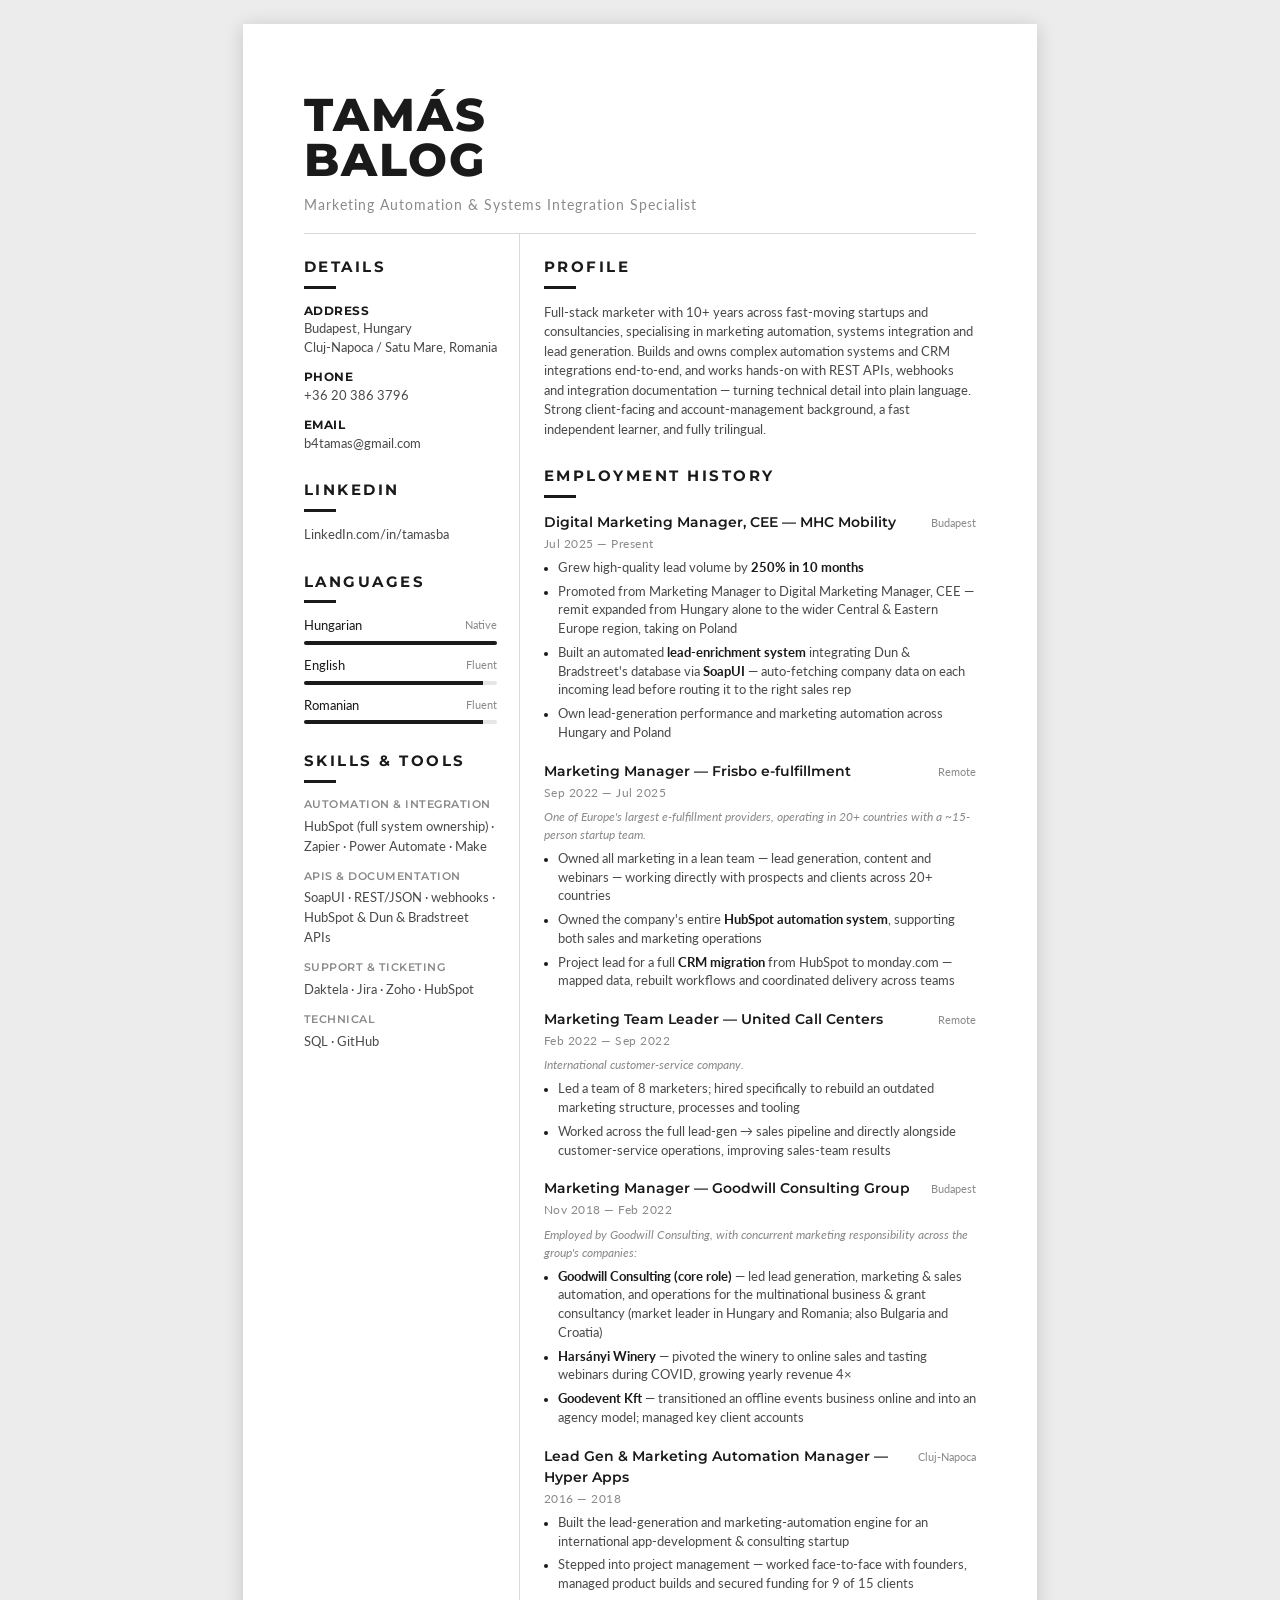
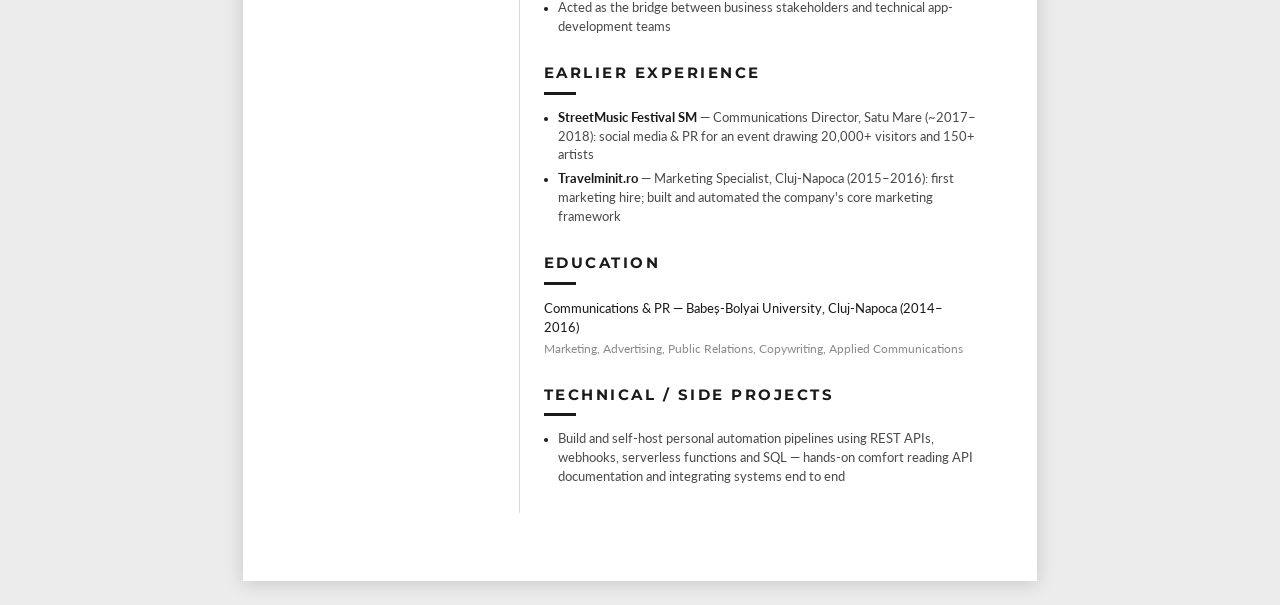
==== resume/index.html @ 9bafc9f8 "Add tailored resume (Taurus application)" ====
<!DOCTYPE html>
<html lang="en">
<head>
<meta charset="UTF-8">
<meta name="viewport" content="width=device-width, initial-scale=1.0">
<title>Tamás Balog — Resume</title>
<link rel="preconnect" href="https://fonts.googleapis.com">
<link rel="preconnect" href="https://fonts.gstatic.com" crossorigin>
<link href="https://fonts.googleapis.com/css2?family=Montserrat:wght@500;600;700;800&family=Lato:wght@400;700&display=swap" rel="stylesheet">
<style>
  :root{
    --ink:#1a1a1a;
    --body:#4a4a4a;
    --meta:#8a8a8a;
    --rule:#d9d9d9;
    --bar-track:#e6e6e6;
  }
  *{box-sizing:border-box;margin:0;padding:0;}
  html,body{background:#ececec;}
  body{
    font-family:'Lato',Arial,sans-serif;
    color:var(--body);
    font-size:13px;
    line-height:1.5;
    padding:24px 0;
  }
  .sheet{
    width:210mm;
    min-height:297mm;
    margin:0 auto;
    background:#fff;
    padding:18mm 16mm;
    box-shadow:0 2px 18px rgba(0,0,0,.16);
  }

  /* ---- Header ---- */
  .name{
    font-family:'Montserrat',sans-serif;
    font-weight:800;
    text-transform:uppercase;
    color:var(--ink);
    font-size:46px;
    line-height:.98;
    letter-spacing:2px;
  }
  .subtitle{
    margin-top:12px;
    color:var(--meta);
    font-size:14px;
    letter-spacing:1px;
  }
  .header-rule{
    border:0;
    border-top:1px solid var(--rule);
    margin:18px 0 0;
  }

  /* ---- Two-column layout ---- */
  .cols{
    display:grid;
    grid-template-columns:32% 68%;
  }
  .side{ padding:22px 22px 0 0; }
  .main{ padding:22px 0 0 24px; border-left:1px solid var(--rule); }

  /* ---- Section titles ---- */
  .sec{
    font-family:'Montserrat',sans-serif;
    font-weight:700;
    text-transform:uppercase;
    letter-spacing:2.5px;
    color:var(--ink);
    font-size:15px;
    margin-bottom:14px;
  }
  .sec::after{
    content:"";
    display:block;
    width:32px;height:3px;
    background:var(--ink);
    margin-top:7px;
  }
  .block{ margin-bottom:26px; }

  /* ---- Sidebar details ---- */
  .d-label{
    font-family:'Montserrat',sans-serif;
    font-weight:700;
    text-transform:uppercase;
    letter-spacing:.5px;
    color:var(--ink);
    font-size:11.5px;
    margin-top:12px;
  }
  .d-label:first-child{ margin-top:0; }
  .d-val{ font-size:12.5px; color:var(--body); }
  a{ color:var(--body); text-decoration:none; word-break:break-word; }

  /* languages */
  .lang{ margin-bottom:12px; }
  .lang-name{ font-size:12.5px; color:var(--ink); margin-bottom:5px; display:flex; justify-content:space-between; }
  .lang-name span{ color:var(--meta); font-size:11px; }
  .bar{ height:4px; background:var(--bar-track); border-radius:2px; overflow:hidden; }
  .bar > i{ display:block; height:100%; background:var(--ink); }

  /* skills */
  .skill-group{ margin-bottom:12px; }
  .skill-cat{
    font-family:'Montserrat',sans-serif; font-weight:600;
    text-transform:uppercase; letter-spacing:.5px; font-size:10.5px;
    color:var(--meta); margin-bottom:4px;
  }
  .skill-list{ font-size:12.5px; color:var(--body); line-height:1.6; }

  /* ---- Main column ---- */
  .profile{ font-size:13px; color:var(--body); }

  .job{ margin-bottom:18px; }
  .job:last-child{ margin-bottom:0; }
  .job-head{ display:flex; justify-content:space-between; align-items:baseline; gap:12px; }
  .job-title{ font-family:'Montserrat',sans-serif; font-weight:600; font-size:14px; color:var(--ink); }
  .job-loc{ color:var(--meta); font-size:11px; white-space:nowrap; }
  .job-date{ color:var(--meta); font-size:11.5px; letter-spacing:.5px; margin:2px 0 7px; }
  .job-context{ font-size:12px; color:var(--meta); font-style:italic; margin-bottom:6px; }
  ul.points{ list-style:none; }
  ul.points li{ position:relative; padding-left:14px; margin-bottom:5px; font-size:12.5px; color:var(--body); }
  ul.points li::before{ content:""; position:absolute; left:0; top:8px; width:4px; height:4px; background:var(--ink); border-radius:50%; }
  strong{ color:var(--ink); font-weight:700; }

  .edu-line{ font-size:13px; color:var(--ink); }
  .edu-sub{ font-size:12px; color:var(--meta); margin-top:2px; }

  /* ---- Print ---- */
  @media print{
    html,body{ background:#fff; padding:0; }
    .sheet{ width:auto; min-height:0; margin:0; padding:0; box-shadow:none; }
    @page{ size:A4; margin:14mm; }
    .job, .block, .lang{ break-inside:avoid; }
    .sec{ break-after:avoid; }
    a{ color:var(--body); }
  }
</style>
</head>
<body>
<div class="sheet">

  <!-- Header -->
  <div class="name">Tamás<br>Balog</div>
  <div class="subtitle">Marketing Automation &amp; Systems Integration Specialist</div>
  <hr class="header-rule">

  <div class="cols">
    <!-- ============ SIDEBAR ============ -->
    <aside class="side">

      <div class="block">
        <div class="sec">Details</div>
        <div class="d-label">Address</div>
        <div class="d-val">Budapest, Hungary<br>Cluj-Napoca / Satu Mare, Romania</div>
        <div class="d-label">Phone</div>
        <div class="d-val">+36 20 386 3796</div>
        <div class="d-label">Email</div>
        <div class="d-val"><a href="mailto:b4tamas@gmail.com">b4tamas@gmail.com</a></div>
      </div>

      <div class="block">
        <div class="sec">LinkedIn</div>
        <div class="d-val"><a href="https://linkedin.com/in/tamasba">LinkedIn.com/in/tamasba</a></div>
      </div>

      <div class="block">
        <div class="sec">Languages</div>
        <div class="lang">
          <div class="lang-name">Hungarian <span>Native</span></div>
          <div class="bar"><i style="width:100%"></i></div>
        </div>
        <div class="lang">
          <div class="lang-name">English <span>Fluent</span></div>
          <div class="bar"><i style="width:93%"></i></div>
        </div>
        <div class="lang">
          <div class="lang-name">Romanian <span>Fluent</span></div>
          <div class="bar"><i style="width:93%"></i></div>
        </div>
      </div>

      <div class="block">
        <div class="sec">Skills &amp; Tools</div>
        <div class="skill-group">
          <div class="skill-cat">Automation &amp; Integration</div>
          <div class="skill-list">HubSpot (full system ownership) · Zapier · Power Automate · Make</div>
        </div>
        <div class="skill-group">
          <div class="skill-cat">APIs &amp; Documentation</div>
          <div class="skill-list">SoapUI · REST/JSON · webhooks · HubSpot &amp; Dun &amp; Bradstreet APIs</div>
        </div>
        <div class="skill-group">
          <div class="skill-cat">Support &amp; Ticketing</div>
          <div class="skill-list">Daktela · Jira · Zoho · HubSpot</div>
        </div>
        <div class="skill-group">
          <div class="skill-cat">Technical</div>
          <div class="skill-list">SQL · GitHub</div>
        </div>
      </div>

    </aside>

    <!-- ============ MAIN ============ -->
    <main class="main">

      <div class="block">
        <div class="sec">Profile</div>
        <p class="profile">Full-stack marketer with 10+ years across fast-moving startups and consultancies, specialising in marketing automation, systems integration and lead generation. Builds and owns complex automation systems and CRM integrations end-to-end, and works hands-on with REST APIs, webhooks and integration documentation — turning technical detail into plain language. Strong client-facing and account-management background, a fast independent learner, and fully trilingual.</p>
      </div>

      <div class="block">
        <div class="sec">Employment History</div>

        <div class="job">
          <div class="job-head"><div class="job-title">Digital Marketing Manager, CEE — MHC Mobility</div><div class="job-loc">Budapest</div></div>
          <div class="job-date">Jul 2025 — Present</div>
          <ul class="points">
            <li>Grew high-quality lead volume by <strong>250% in 10 months</strong></li>
            <li>Promoted from Marketing Manager to Digital Marketing Manager, CEE — remit expanded from Hungary alone to the wider Central &amp; Eastern Europe region, taking on Poland</li>
            <li>Built an automated <strong>lead-enrichment system</strong> integrating Dun &amp; Bradstreet's database via <strong>SoapUI</strong> — auto-fetching company data on each incoming lead before routing it to the right sales rep</li>
            <li>Own lead-generation performance and marketing automation across Hungary and Poland</li>
          </ul>
        </div>

        <div class="job">
          <div class="job-head"><div class="job-title">Marketing Manager — Frisbo e-fulfillment</div><div class="job-loc">Remote</div></div>
          <div class="job-date">Sep 2022 — Jul 2025</div>
          <div class="job-context">One of Europe's largest e-fulfillment providers, operating in 20+ countries with a ~15-person startup team.</div>
          <ul class="points">
            <li>Owned all marketing in a lean team — lead generation, content and webinars — working directly with prospects and clients across 20+ countries</li>
            <li>Owned the company's entire <strong>HubSpot automation system</strong>, supporting both sales and marketing operations</li>
            <li>Project lead for a full <strong>CRM migration</strong> from HubSpot to monday.com — mapped data, rebuilt workflows and coordinated delivery across teams</li>
          </ul>
        </div>

        <div class="job">
          <div class="job-head"><div class="job-title">Marketing Team Leader — United Call Centers</div><div class="job-loc">Remote</div></div>
          <div class="job-date">Feb 2022 — Sep 2022</div>
          <div class="job-context">International customer-service company.</div>
          <ul class="points">
            <li>Led a team of 8 marketers; hired specifically to rebuild an outdated marketing structure, processes and tooling</li>
            <li>Worked across the full lead-gen → sales pipeline and directly alongside customer-service operations, improving sales-team results</li>
          </ul>
        </div>

        <div class="job">
          <div class="job-head"><div class="job-title">Marketing Manager — Goodwill Consulting Group</div><div class="job-loc">Budapest</div></div>
          <div class="job-date">Nov 2018 — Feb 2022</div>
          <div class="job-context">Employed by Goodwill Consulting, with concurrent marketing responsibility across the group's companies:</div>
          <ul class="points">
            <li><strong>Goodwill Consulting (core role)</strong> — led lead generation, marketing &amp; sales automation, and operations for the multinational business &amp; grant consultancy (market leader in Hungary and Romania; also Bulgaria and Croatia)</li>
            <li><strong>Harsányi Winery</strong> — pivoted the winery to online sales and tasting webinars during COVID, growing yearly revenue 4×</li>
            <li><strong>Goodevent Kft</strong> — transitioned an offline events business online and into an agency model; managed key client accounts</li>
          </ul>
        </div>

        <div class="job">
          <div class="job-head"><div class="job-title">Lead Gen &amp; Marketing Automation Manager — Hyper Apps</div><div class="job-loc">Cluj-Napoca</div></div>
          <div class="job-date">2016 — 2018</div>
          <ul class="points">
            <li>Built the lead-generation and marketing-automation engine for an international app-development &amp; consulting startup</li>
            <li>Stepped into project management — worked face-to-face with founders, managed product builds and secured funding for 9 of 15 clients</li>
            <li>Acted as the bridge between business stakeholders and technical app-development teams</li>
          </ul>
        </div>
      </div>

      <div class="block">
        <div class="sec">Earlier Experience</div>
        <ul class="points">
          <li><strong>StreetMusic Festival SM</strong> — Communications Director, Satu Mare (~2017–2018): social media &amp; PR for an event drawing 20,000+ visitors and 150+ artists</li>
          <li><strong>Travelminit.ro</strong> — Marketing Specialist, Cluj-Napoca (2015–2016): first marketing hire; built and automated the company's core marketing framework</li>
        </ul>
      </div>

      <div class="block">
        <div class="sec">Education</div>
        <div class="edu-line">Communications &amp; PR — Babeș-Bolyai University, Cluj-Napoca (2014–2016)</div>
        <div class="edu-sub">Marketing, Advertising, Public Relations, Copywriting, Applied Communications</div>
      </div>

      <div class="block">
        <div class="sec">Technical / Side Projects</div>
        <ul class="points">
          <li>Build and self-host personal automation pipelines using REST APIs, webhooks, serverless functions and SQL — hands-on comfort reading API documentation and integrating systems end to end</li>
        </ul>
      </div>

    </main>
  </div>
</div>
</body>
</html>
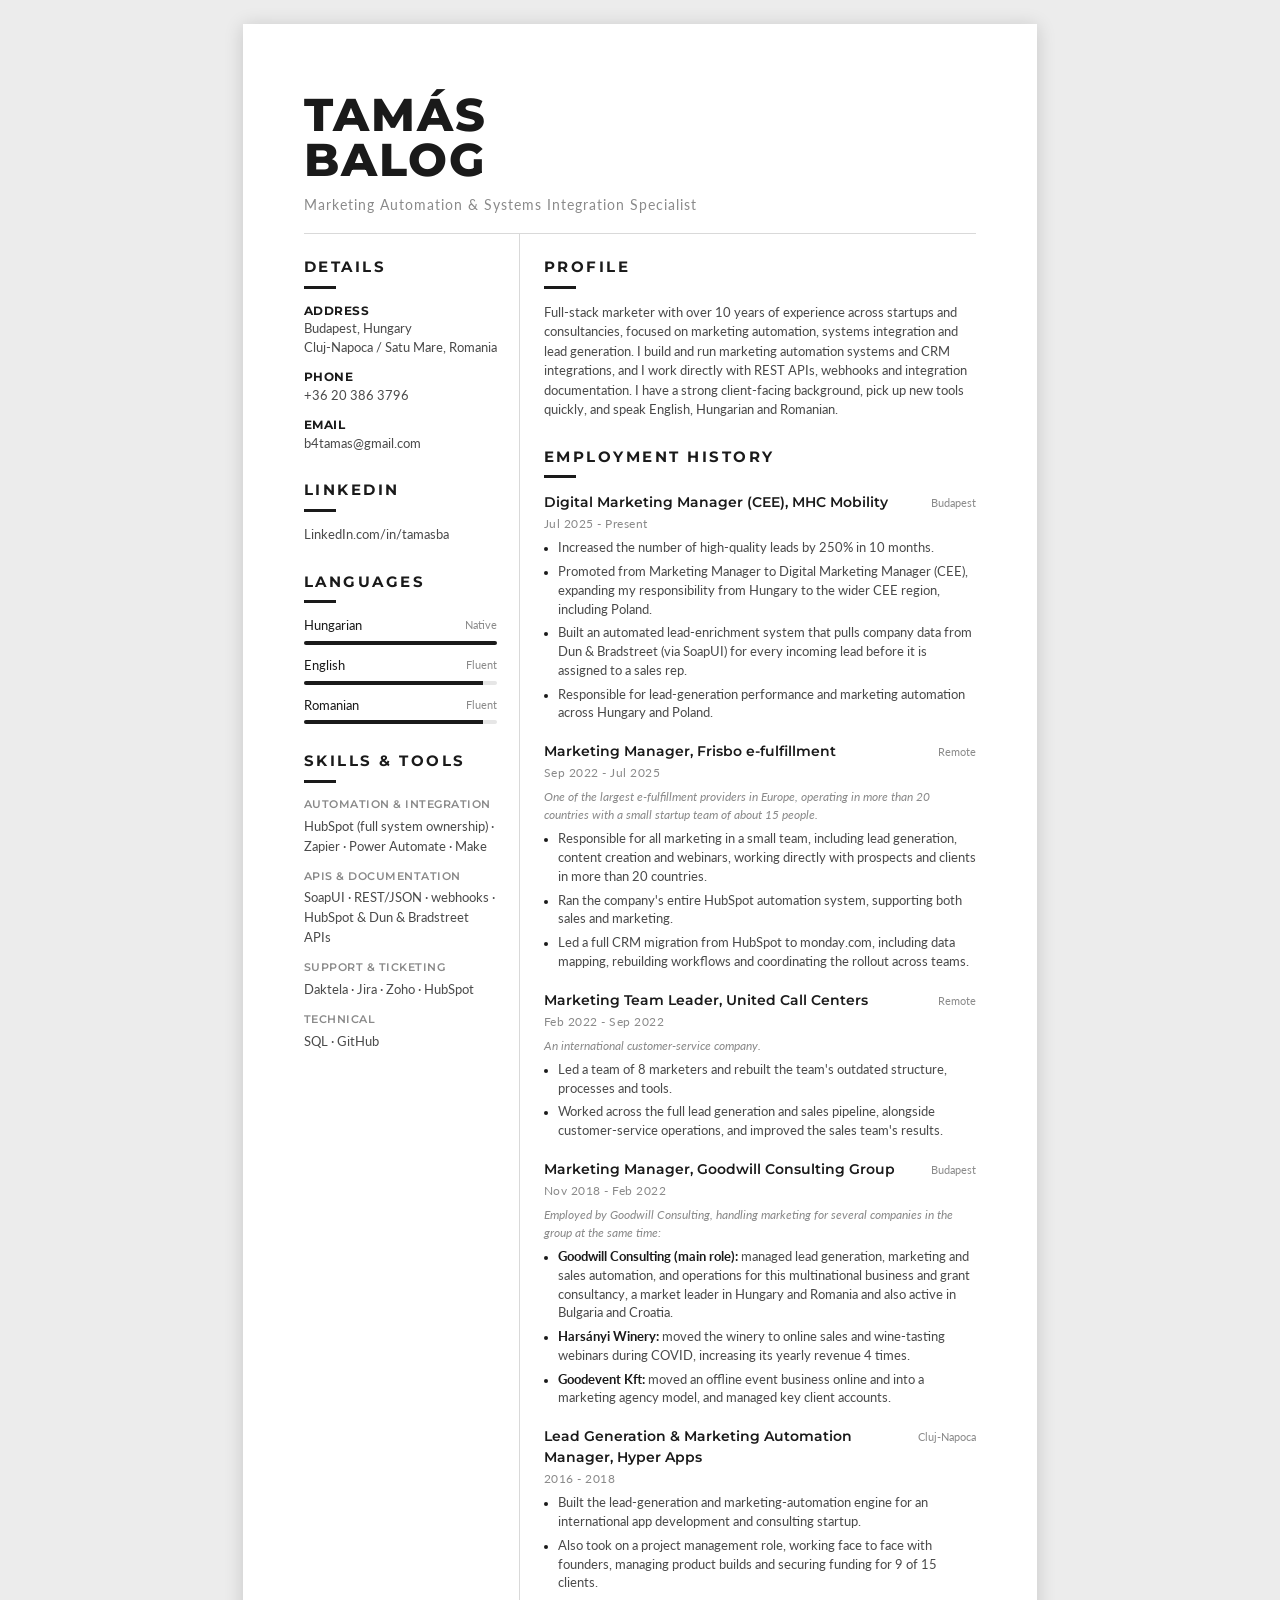
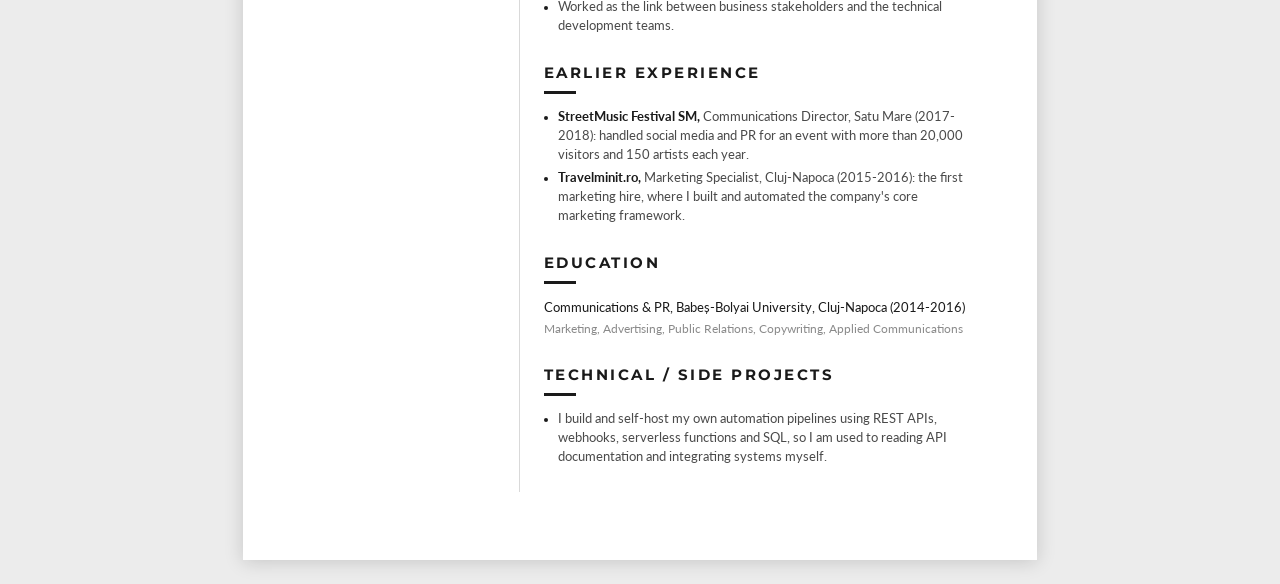
==== commit 96db9266: "Rewrite resume in plain hand-written voice, remove em dashes" ====
--- a/resume/index.html
+++ b/resume/index.html
@@ -3,7 +3,7 @@
 <head>
 <meta charset="UTF-8">
 <meta name="viewport" content="width=device-width, initial-scale=1.0">
-<title>Tamás Balog — Resume</title>
+<title>Tamás Balog - Resume</title>
 <link rel="preconnect" href="https://fonts.googleapis.com">
 <link rel="preconnect" href="https://fonts.gstatic.com" crossorigin>
 <link href="https://fonts.googleapis.com/css2?family=Montserrat:wght@500;600;700;800&family=Lato:wght@400;700&display=swap" rel="stylesheet">
@@ -32,8 +32,6 @@
     padding:18mm 16mm;
     box-shadow:0 2px 18px rgba(0,0,0,.16);
   }
-
-  /* ---- Header ---- */
   .name{
     font-family:'Montserrat',sans-serif;
     font-weight:800;
@@ -54,16 +52,12 @@
     border-top:1px solid var(--rule);
     margin:18px 0 0;
   }
-
-  /* ---- Two-column layout ---- */
   .cols{
     display:grid;
     grid-template-columns:32% 68%;
   }
   .side{ padding:22px 22px 0 0; }
   .main{ padding:22px 0 0 24px; border-left:1px solid var(--rule); }
-
-  /* ---- Section titles ---- */
   .sec{
     font-family:'Montserrat',sans-serif;
     font-weight:700;
@@ -81,8 +75,6 @@
     margin-top:7px;
   }
   .block{ margin-bottom:26px; }
-
-  /* ---- Sidebar details ---- */
   .d-label{
     font-family:'Montserrat',sans-serif;
     font-weight:700;
@@ -95,15 +87,11 @@
   .d-label:first-child{ margin-top:0; }
   .d-val{ font-size:12.5px; color:var(--body); }
   a{ color:var(--body); text-decoration:none; word-break:break-word; }
-
-  /* languages */
   .lang{ margin-bottom:12px; }
   .lang-name{ font-size:12.5px; color:var(--ink); margin-bottom:5px; display:flex; justify-content:space-between; }
   .lang-name span{ color:var(--meta); font-size:11px; }
   .bar{ height:4px; background:var(--bar-track); border-radius:2px; overflow:hidden; }
   .bar > i{ display:block; height:100%; background:var(--ink); }
-
-  /* skills */
   .skill-group{ margin-bottom:12px; }
   .skill-cat{
     font-family:'Montserrat',sans-serif; font-weight:600;
@@ -111,10 +99,7 @@
     color:var(--meta); margin-bottom:4px;
   }
   .skill-list{ font-size:12.5px; color:var(--body); line-height:1.6; }
-
-  /* ---- Main column ---- */
   .profile{ font-size:13px; color:var(--body); }
-
   .job{ margin-bottom:18px; }
   .job:last-child{ margin-bottom:0; }
   .job-head{ display:flex; justify-content:space-between; align-items:baseline; gap:12px; }
@@ -126,17 +111,13 @@
   ul.points li{ position:relative; padding-left:14px; margin-bottom:5px; font-size:12.5px; color:var(--body); }
   ul.points li::before{ content:""; position:absolute; left:0; top:8px; width:4px; height:4px; background:var(--ink); border-radius:50%; }
   strong{ color:var(--ink); font-weight:700; }
-
   .edu-line{ font-size:13px; color:var(--ink); }
   .edu-sub{ font-size:12px; color:var(--meta); margin-top:2px; }
-
-  /* ---- Print ---- */
   @media print{
     html,body{ background:#fff; padding:0; }
     .sheet{ width:auto; min-height:0; margin:0; padding:0; box-shadow:none; }
-    @page{ size:A4; margin:14mm; }
-    .job, .block, .lang{ break-inside:avoid; }
-    .sec{ break-after:avoid; }
+    @page{ margin:14mm; }
+    .job{ break-inside:avoid; }
     a{ color:var(--body); }
   }
 </style>
@@ -144,13 +125,11 @@
 <body>
 <div class="sheet">
 
-  <!-- Header -->
   <div class="name">Tamás<br>Balog</div>
   <div class="subtitle">Marketing Automation &amp; Systems Integration Specialist</div>
   <hr class="header-rule">
 
   <div class="cols">
-    <!-- ============ SIDEBAR ============ -->
     <aside class="side">
 
       <div class="block">
@@ -206,67 +185,66 @@
 
     </aside>
 
-    <!-- ============ MAIN ============ -->
     <main class="main">
 
       <div class="block">
         <div class="sec">Profile</div>
-        <p class="profile">Full-stack marketer with 10+ years across fast-moving startups and consultancies, specialising in marketing automation, systems integration and lead generation. Builds and owns complex automation systems and CRM integrations end-to-end, and works hands-on with REST APIs, webhooks and integration documentation — turning technical detail into plain language. Strong client-facing and account-management background, a fast independent learner, and fully trilingual.</p>
+        <p class="profile">Full-stack marketer with over 10 years of experience across startups and consultancies, focused on marketing automation, systems integration and lead generation. I build and run marketing automation systems and CRM integrations, and I work directly with REST APIs, webhooks and integration documentation. I have a strong client-facing background, pick up new tools quickly, and speak English, Hungarian and Romanian.</p>
       </div>
 
       <div class="block">
         <div class="sec">Employment History</div>
 
         <div class="job">
-          <div class="job-head"><div class="job-title">Digital Marketing Manager, CEE — MHC Mobility</div><div class="job-loc">Budapest</div></div>
-          <div class="job-date">Jul 2025 — Present</div>
-          <ul class="points">
-            <li>Grew high-quality lead volume by <strong>250% in 10 months</strong></li>
-            <li>Promoted from Marketing Manager to Digital Marketing Manager, CEE — remit expanded from Hungary alone to the wider Central &amp; Eastern Europe region, taking on Poland</li>
-            <li>Built an automated <strong>lead-enrichment system</strong> integrating Dun &amp; Bradstreet's database via <strong>SoapUI</strong> — auto-fetching company data on each incoming lead before routing it to the right sales rep</li>
-            <li>Own lead-generation performance and marketing automation across Hungary and Poland</li>
-          </ul>
-        </div>
-
-        <div class="job">
-          <div class="job-head"><div class="job-title">Marketing Manager — Frisbo e-fulfillment</div><div class="job-loc">Remote</div></div>
-          <div class="job-date">Sep 2022 — Jul 2025</div>
-          <div class="job-context">One of Europe's largest e-fulfillment providers, operating in 20+ countries with a ~15-person startup team.</div>
-          <ul class="points">
-            <li>Owned all marketing in a lean team — lead generation, content and webinars — working directly with prospects and clients across 20+ countries</li>
-            <li>Owned the company's entire <strong>HubSpot automation system</strong>, supporting both sales and marketing operations</li>
-            <li>Project lead for a full <strong>CRM migration</strong> from HubSpot to monday.com — mapped data, rebuilt workflows and coordinated delivery across teams</li>
-          </ul>
-        </div>
-
-        <div class="job">
-          <div class="job-head"><div class="job-title">Marketing Team Leader — United Call Centers</div><div class="job-loc">Remote</div></div>
-          <div class="job-date">Feb 2022 — Sep 2022</div>
-          <div class="job-context">International customer-service company.</div>
-          <ul class="points">
-            <li>Led a team of 8 marketers; hired specifically to rebuild an outdated marketing structure, processes and tooling</li>
-            <li>Worked across the full lead-gen → sales pipeline and directly alongside customer-service operations, improving sales-team results</li>
-          </ul>
-        </div>
-
-        <div class="job">
-          <div class="job-head"><div class="job-title">Marketing Manager — Goodwill Consulting Group</div><div class="job-loc">Budapest</div></div>
-          <div class="job-date">Nov 2018 — Feb 2022</div>
-          <div class="job-context">Employed by Goodwill Consulting, with concurrent marketing responsibility across the group's companies:</div>
-          <ul class="points">
-            <li><strong>Goodwill Consulting (core role)</strong> — led lead generation, marketing &amp; sales automation, and operations for the multinational business &amp; grant consultancy (market leader in Hungary and Romania; also Bulgaria and Croatia)</li>
-            <li><strong>Harsányi Winery</strong> — pivoted the winery to online sales and tasting webinars during COVID, growing yearly revenue 4×</li>
-            <li><strong>Goodevent Kft</strong> — transitioned an offline events business online and into an agency model; managed key client accounts</li>
-          </ul>
-        </div>
-
-        <div class="job">
-          <div class="job-head"><div class="job-title">Lead Gen &amp; Marketing Automation Manager — Hyper Apps</div><div class="job-loc">Cluj-Napoca</div></div>
-          <div class="job-date">2016 — 2018</div>
-          <ul class="points">
-            <li>Built the lead-generation and marketing-automation engine for an international app-development &amp; consulting startup</li>
-            <li>Stepped into project management — worked face-to-face with founders, managed product builds and secured funding for 9 of 15 clients</li>
-            <li>Acted as the bridge between business stakeholders and technical app-development teams</li>
+          <div class="job-head"><div class="job-title">Digital Marketing Manager (CEE), MHC Mobility</div><div class="job-loc">Budapest</div></div>
+          <div class="job-date">Jul 2025 - Present</div>
+          <ul class="points">
+            <li>Increased the number of high-quality leads by 250% in 10 months.</li>
+            <li>Promoted from Marketing Manager to Digital Marketing Manager (CEE), expanding my responsibility from Hungary to the wider CEE region, including Poland.</li>
+            <li>Built an automated lead-enrichment system that pulls company data from Dun &amp; Bradstreet (via SoapUI) for every incoming lead before it is assigned to a sales rep.</li>
+            <li>Responsible for lead-generation performance and marketing automation across Hungary and Poland.</li>
+          </ul>
+        </div>
+
+        <div class="job">
+          <div class="job-head"><div class="job-title">Marketing Manager, Frisbo e-fulfillment</div><div class="job-loc">Remote</div></div>
+          <div class="job-date">Sep 2022 - Jul 2025</div>
+          <div class="job-context">One of the largest e-fulfillment providers in Europe, operating in more than 20 countries with a small startup team of about 15 people.</div>
+          <ul class="points">
+            <li>Responsible for all marketing in a small team, including lead generation, content creation and webinars, working directly with prospects and clients in more than 20 countries.</li>
+            <li>Ran the company's entire HubSpot automation system, supporting both sales and marketing.</li>
+            <li>Led a full CRM migration from HubSpot to monday.com, including data mapping, rebuilding workflows and coordinating the rollout across teams.</li>
+          </ul>
+        </div>
+
+        <div class="job">
+          <div class="job-head"><div class="job-title">Marketing Team Leader, United Call Centers</div><div class="job-loc">Remote</div></div>
+          <div class="job-date">Feb 2022 - Sep 2022</div>
+          <div class="job-context">An international customer-service company.</div>
+          <ul class="points">
+            <li>Led a team of 8 marketers and rebuilt the team's outdated structure, processes and tools.</li>
+            <li>Worked across the full lead generation and sales pipeline, alongside customer-service operations, and improved the sales team's results.</li>
+          </ul>
+        </div>
+
+        <div class="job">
+          <div class="job-head"><div class="job-title">Marketing Manager, Goodwill Consulting Group</div><div class="job-loc">Budapest</div></div>
+          <div class="job-date">Nov 2018 - Feb 2022</div>
+          <div class="job-context">Employed by Goodwill Consulting, handling marketing for several companies in the group at the same time:</div>
+          <ul class="points">
+            <li><strong>Goodwill Consulting (main role):</strong> managed lead generation, marketing and sales automation, and operations for this multinational business and grant consultancy, a market leader in Hungary and Romania and also active in Bulgaria and Croatia.</li>
+            <li><strong>Harsányi Winery:</strong> moved the winery to online sales and wine-tasting webinars during COVID, increasing its yearly revenue 4 times.</li>
+            <li><strong>Goodevent Kft:</strong> moved an offline event business online and into a marketing agency model, and managed key client accounts.</li>
+          </ul>
+        </div>
+
+        <div class="job">
+          <div class="job-head"><div class="job-title">Lead Generation &amp; Marketing Automation Manager, Hyper Apps</div><div class="job-loc">Cluj-Napoca</div></div>
+          <div class="job-date">2016 - 2018</div>
+          <ul class="points">
+            <li>Built the lead-generation and marketing-automation engine for an international app development and consulting startup.</li>
+            <li>Also took on a project management role, working face to face with founders, managing product builds and securing funding for 9 of 15 clients.</li>
+            <li>Worked as the link between business stakeholders and the technical development teams.</li>
           </ul>
         </div>
       </div>
@@ -274,21 +252,21 @@
       <div class="block">
         <div class="sec">Earlier Experience</div>
         <ul class="points">
-          <li><strong>StreetMusic Festival SM</strong> — Communications Director, Satu Mare (~2017–2018): social media &amp; PR for an event drawing 20,000+ visitors and 150+ artists</li>
-          <li><strong>Travelminit.ro</strong> — Marketing Specialist, Cluj-Napoca (2015–2016): first marketing hire; built and automated the company's core marketing framework</li>
+          <li><strong>StreetMusic Festival SM,</strong> Communications Director, Satu Mare (2017-2018): handled social media and PR for an event with more than 20,000 visitors and 150 artists each year.</li>
+          <li><strong>Travelminit.ro,</strong> Marketing Specialist, Cluj-Napoca (2015-2016): the first marketing hire, where I built and automated the company's core marketing framework.</li>
         </ul>
       </div>
 
       <div class="block">
         <div class="sec">Education</div>
-        <div class="edu-line">Communications &amp; PR — Babeș-Bolyai University, Cluj-Napoca (2014–2016)</div>
+        <div class="edu-line">Communications &amp; PR, Babeș-Bolyai University, Cluj-Napoca (2014-2016)</div>
         <div class="edu-sub">Marketing, Advertising, Public Relations, Copywriting, Applied Communications</div>
       </div>
 
       <div class="block">
         <div class="sec">Technical / Side Projects</div>
         <ul class="points">
-          <li>Build and self-host personal automation pipelines using REST APIs, webhooks, serverless functions and SQL — hands-on comfort reading API documentation and integrating systems end to end</li>
+          <li>I build and self-host my own automation pipelines using REST APIs, webhooks, serverless functions and SQL, so I am used to reading API documentation and integrating systems myself.</li>
         </ul>
       </div>
 
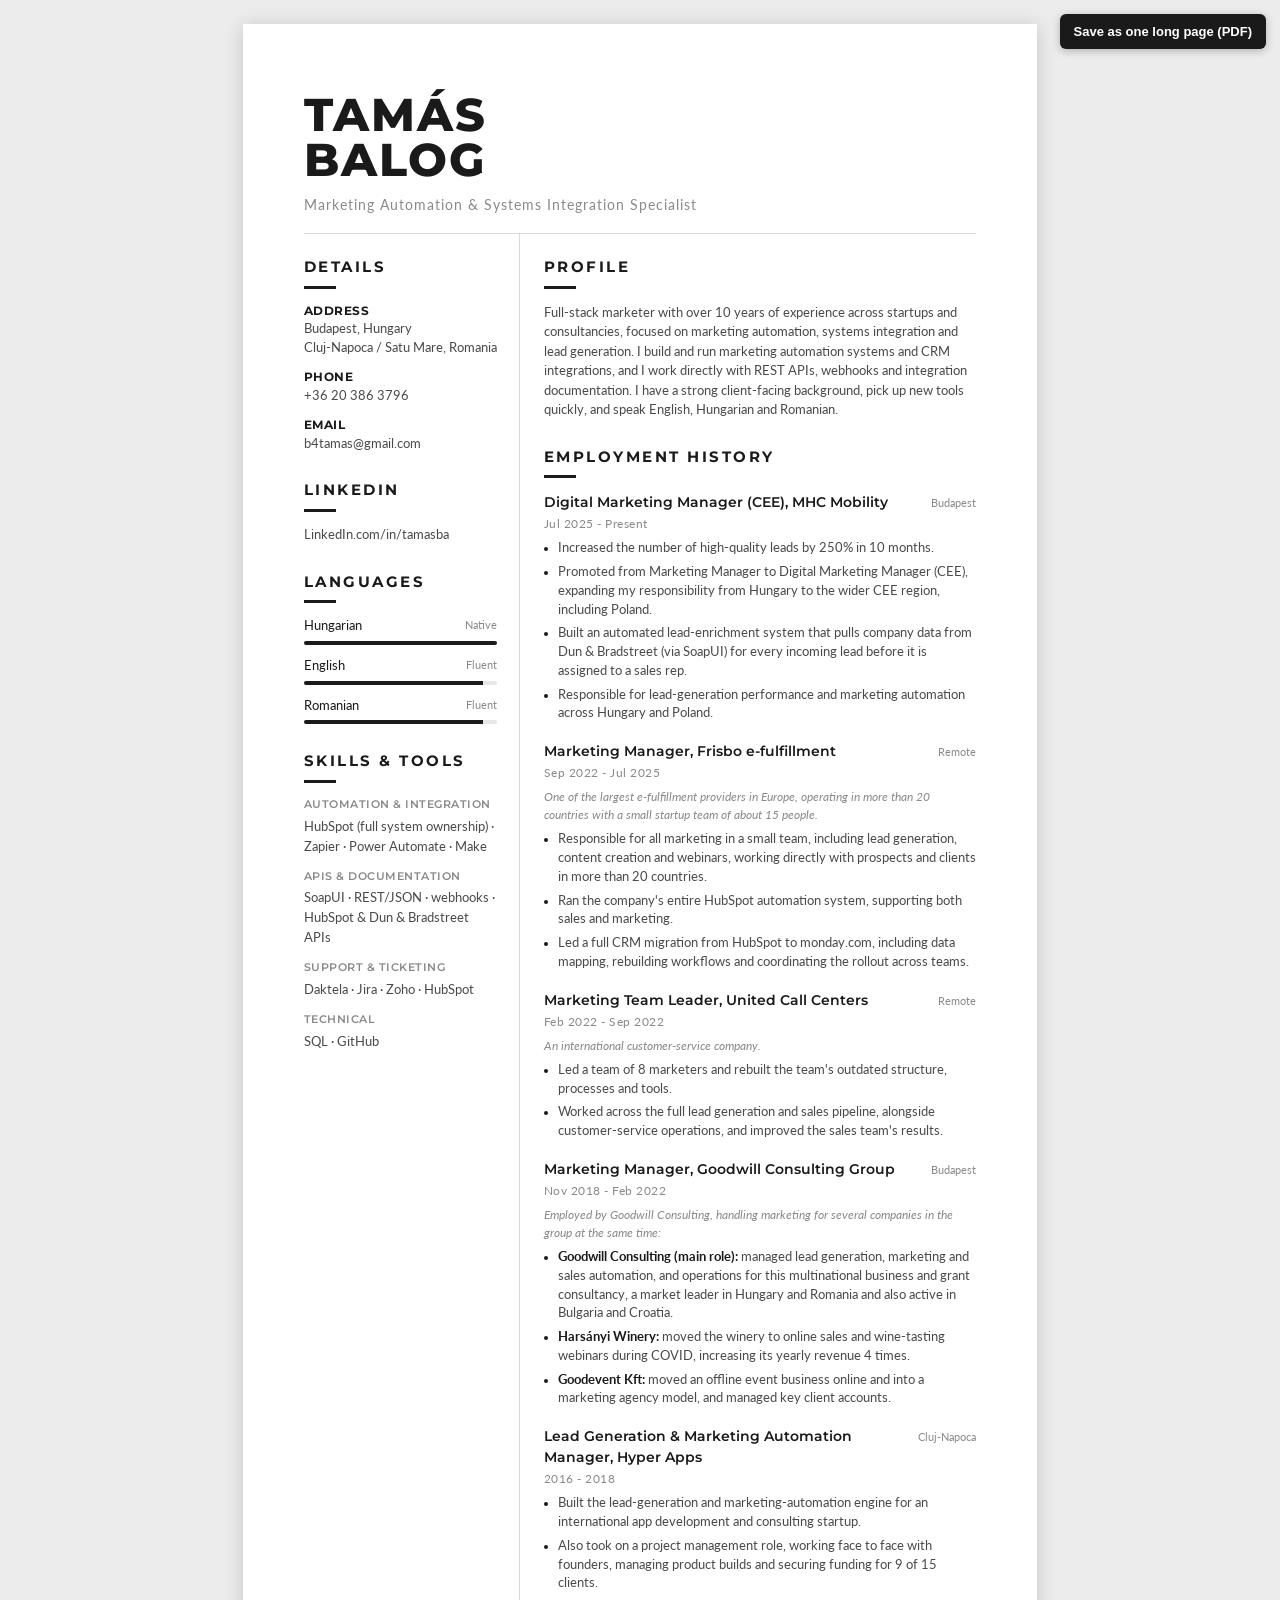
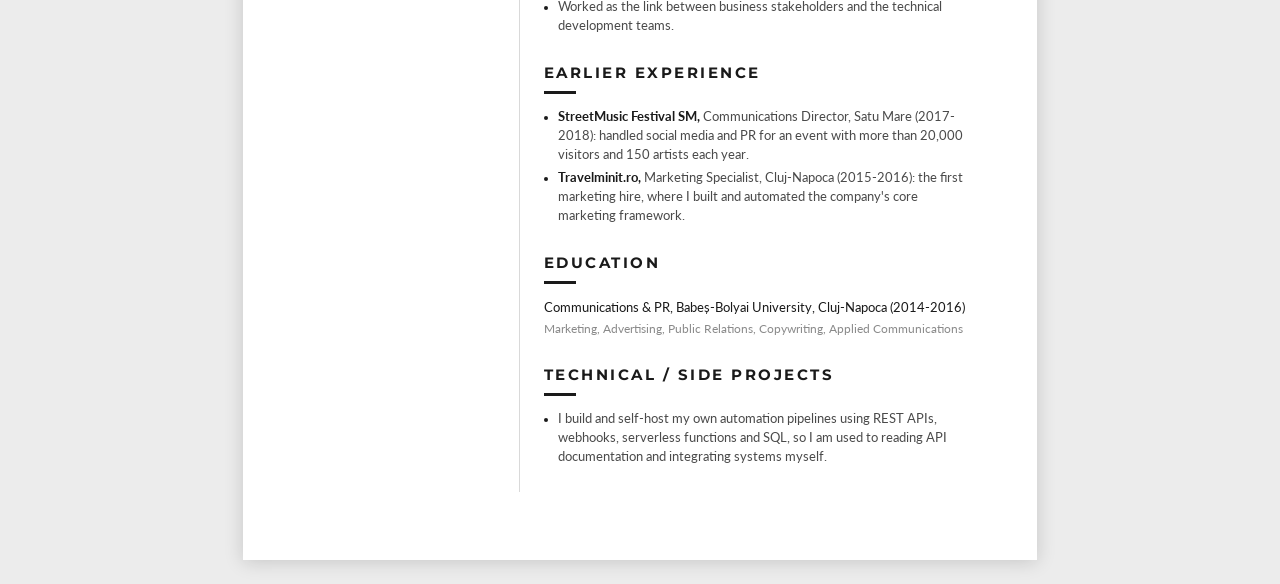
==== commit 8929761a: "Add one-long-page PDF export button" ====
--- a/resume/index.html
+++ b/resume/index.html
@@ -118,11 +118,14 @@
     .sheet{ width:auto; min-height:0; margin:0; padding:0; box-shadow:none; }
     @page{ margin:14mm; }
     .job{ break-inside:avoid; }
+    .noprint{ display:none; }
     a{ color:var(--body); }
   }
 </style>
 </head>
 <body>
+<button class="noprint" onclick="saveOnePage()" aria-label="Save as one long page PDF"
+  style="position:fixed;top:14px;right:14px;z-index:9999;font-family:Arial,sans-serif;font-size:13px;font-weight:bold;background:#1a1a1a;color:#fff;border:0;border-radius:6px;padding:10px 14px;cursor:pointer;box-shadow:0 2px 8px rgba(0,0,0,.25);">Save as one long page (PDF)</button>
 <div class="sheet">
 
   <div class="name">Tamás<br>Balog</div>
@@ -273,5 +276,19 @@
     </main>
   </div>
 </div>
+<script>
+function saveOnePage(){
+  (document.fonts && document.fonts.ready ? document.fonts.ready : Promise.resolve()).then(function(){
+    var sheet=document.querySelector('.sheet');
+    var mm=Math.ceil(sheet.offsetHeight*25.4/96)+6;
+    var old=document.getElementById('op'); if(old) old.remove();
+    var s=document.createElement('style'); s.id='op';
+    s.textContent='@media print{@page{size:210mm '+mm+'mm;margin:0;}html,body{background:#fff;}'+
+      '.sheet{width:210mm;padding:18mm 16mm;margin:0;box-shadow:none;min-height:0;}.noprint{display:none;}}';
+    document.head.appendChild(s);
+    setTimeout(function(){window.print();},80);
+  });
+}
+</script>
 </body>
 </html>
